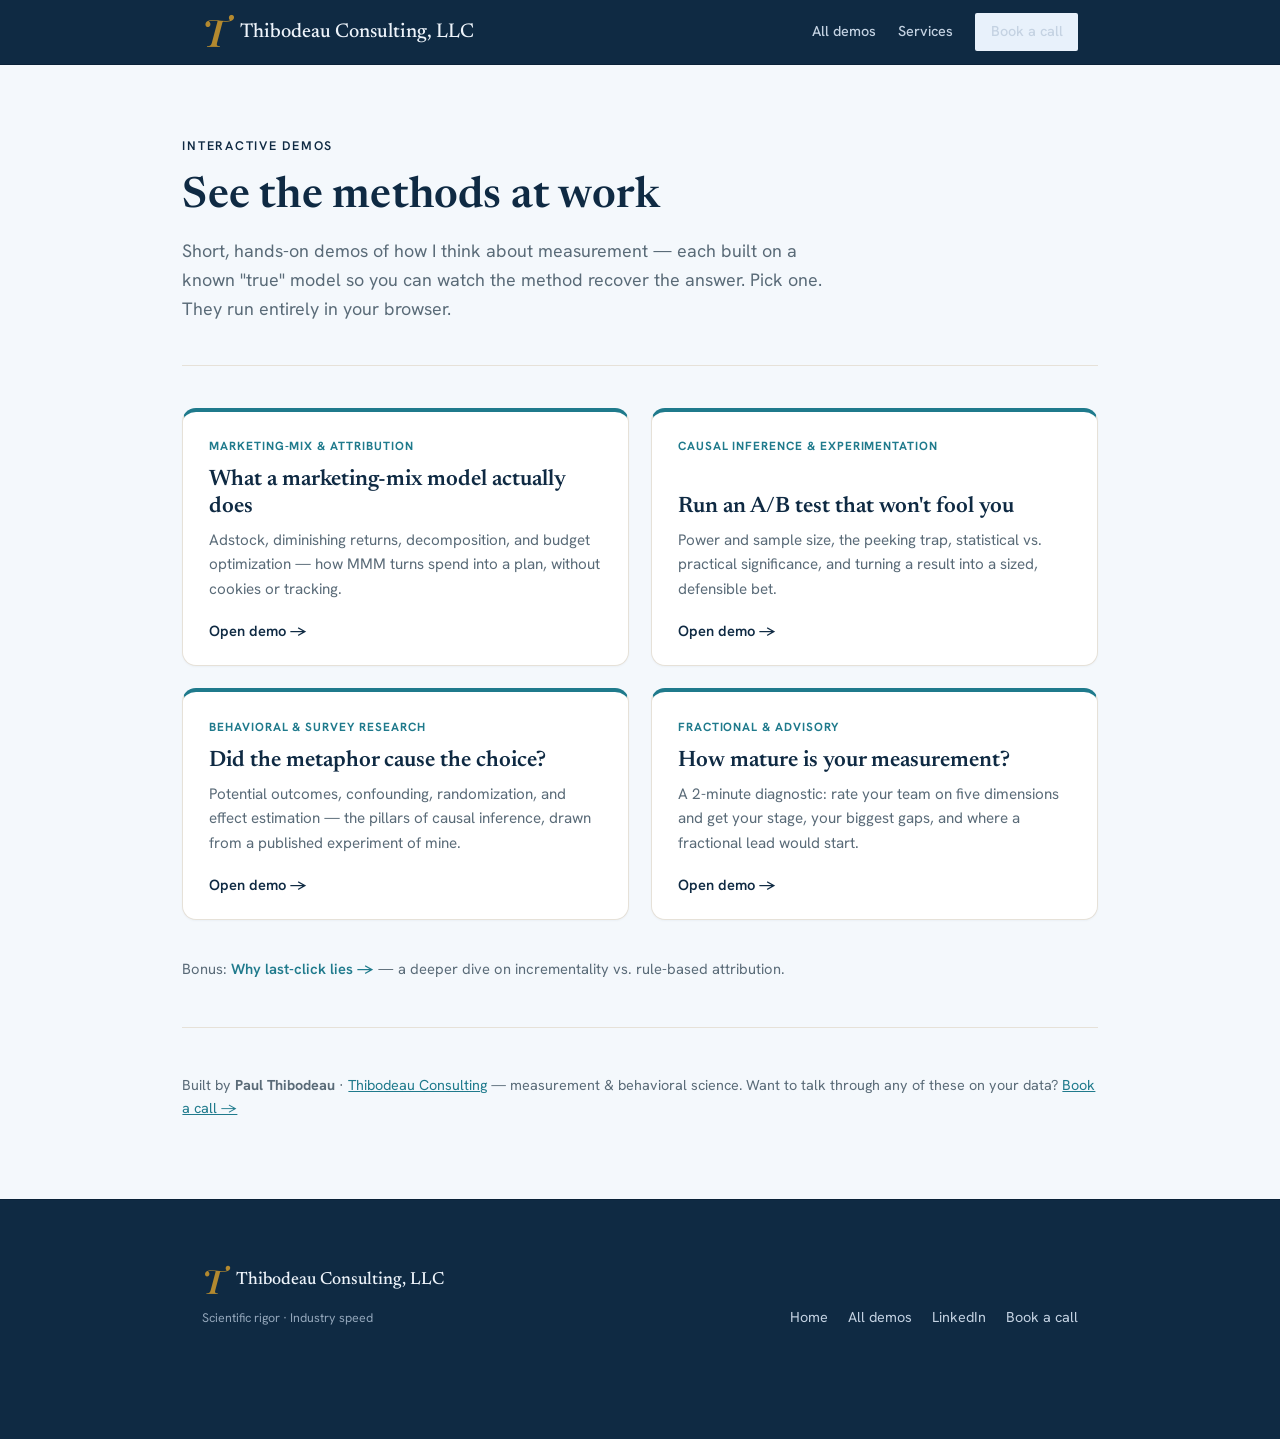
==== demos/index.html @ a89eab72 "Add T favicon + share metadata (title/OG/Twitter slogan: Scientific rigor, industry speed)" ====
<!doctype html>
<html lang="en">
<head>
<meta charset="utf-8">
<meta name="viewport" content="width=device-width, initial-scale=1">
<title>Interactive demos — Thibodeau Consulting</title>
<link rel="preconnect" href="https://fonts.googleapis.com">
<link rel="preconnect" href="https://fonts.gstatic.com" crossorigin>
<link href="https://fonts.googleapis.com/css2?family=Hanken+Grotesk:wght@400;500;600;700&family=Inter:wght@400;500;600;700&family=Newsreader:opsz,wght@6..72,400;6..72,500;6..72,600&display=swap" rel="stylesheet">
<style>
:root{
  --navy:#0F2A43; --teal:#1F7A8C; --accent:#B9822F; --bg:#FBFAF7;
  --ink:#1c2733; --muted:#5a6b78; --line:#e6e1d8; --card:#ffffff;
}
*{box-sizing:border-box}
body{margin:0;background:var(--bg);color:var(--ink);font-family:"Inter",-apple-system,BlinkMacSystemFont,"Segoe UI",sans-serif;line-height:1.6;font-size:16px;-webkit-font-smoothing:antialiased}
.wrap{max-width:960px;margin:0 auto;padding:0 1.4rem}
header.hero{padding:4.5rem 0 2.6rem;border-bottom:1px solid var(--line)}
.wordmark{font-family:"Newsreader",serif;font-weight:600;color:var(--navy);font-size:1.05rem;margin:0 0 2rem}
.eyebrow{font-size:.78rem;letter-spacing:.14em;text-transform:uppercase;color:var(--teal);font-weight:600;margin:0 0 1rem}
h1{font-family:"Newsreader",Georgia,serif;font-weight:600;font-size:2.7rem;line-height:1.12;color:var(--navy);margin:0 0 1rem;letter-spacing:.005em}
.lede{font-size:1.12rem;color:var(--muted);max-width:42rem;margin:0}
.grid{display:grid;grid-template-columns:1fr 1fr;gap:1.4rem;padding:2.6rem 0 1rem}
@media(max-width:720px){.grid{grid-template-columns:1fr}h1{font-size:2.1rem}}
.tile{display:flex;flex-direction:column;background:var(--card);border:1px solid var(--line);border-radius:14px;padding:1.6rem 1.6rem 1.4rem;text-decoration:none;color:inherit;box-shadow:0 1px 2px rgba(15,42,67,.04);transition:transform .12s ease, box-shadow .12s ease, border-color .12s ease;border-top:4px solid var(--teal)}
.tile:hover{transform:translateY(-3px);box-shadow:0 10px 26px rgba(15,42,67,.10);border-top-color:var(--accent)}
.tile .svc{font-size:.74rem;letter-spacing:.08em;text-transform:uppercase;color:var(--teal);font-weight:700;margin:0 0 .7rem}
.tile h2{font-family:"Newsreader",serif;font-weight:600;font-size:1.4rem;color:var(--navy);margin:0 0 .5rem;line-height:1.18}
.tile p{margin:0 0 1.1rem;color:var(--muted);font-size:.95rem;flex:1}
.tile .go{font-weight:600;color:var(--navy);font-size:.92rem}
.tile:hover .go{color:var(--accent)}
.bonus{padding:.4rem 0 2rem;color:var(--muted);font-size:.92rem}
.bonus a{color:var(--teal);font-weight:600;text-decoration:none}
footer{padding:2rem 0 4rem;color:var(--muted);font-size:.9rem;border-top:1px solid var(--line)}
footer a{color:var(--teal)}
</style>
<link rel="stylesheet" href="site.css">
<link rel="icon" type="image/svg+xml" href="../favicon.svg">
</head>
<body>
<header class="tc-header"><div class="tc-nav">
  <a href="../index.html" class="tc-wordmark"><span class="tmark">T</span><span class="wname">Thibodeau Consulting, LLC</span></a>
  <nav class="tc-navlinks">
    <a href="index.html" class="hideable">All demos</a>
    <a href="../index.html#work" class="hideable">Services</a>
    <a href="https://calendly.com/paul-thibodeau/30min" target="_blank" rel="noopener" class="tc-btn">Book a call</a>
  </nav>
</div></header>
<div class="wrap">
  <header class="hero">
    <p class="eyebrow">Interactive demos</p>
    <h1>See the methods at work</h1>
    <p class="lede">Short, hands-on demos of how I think about measurement — each built on a known "true" model so you can watch the method recover the answer. Pick one. They run entirely in your browser.</p>
  </header>

  <div class="grid">
    <a class="tile" href="mmm_demo.html">
      <p class="svc">Marketing-mix &amp; attribution</p>
      <h2>What a marketing-mix model actually does</h2>
      <p>Adstock, diminishing returns, decomposition, and budget optimization — how MMM turns spend into a plan, without cookies or tracking.</p>
      <span class="go">Open demo →</span>
    </a>
    <a class="tile" href="experimentation_demo.html">
      <p class="svc">Causal inference &amp; experimentation</p>
      <h2>Run an A/B test that won't fool you</h2>
      <p>Power and sample size, the peeking trap, statistical vs. practical significance, and turning a result into a sized, defensible bet.</p>
      <span class="go">Open demo →</span>
    </a>
    <a class="tile" href="behavioral_survey_demo.html">
      <p class="svc">Behavioral &amp; survey research</p>
      <h2>Did the metaphor cause the choice?</h2>
      <p>Potential outcomes, confounding, randomization, and effect estimation — the pillars of causal inference, drawn from a published experiment of mine.</p>
      <span class="go">Open demo →</span>
    </a>
    <a class="tile" href="maturity_demo.html">
      <p class="svc">Fractional &amp; advisory</p>
      <h2>How mature is your measurement?</h2>
      <p>A 2-minute diagnostic: rate your team on five dimensions and get your stage, your biggest gaps, and where a fractional lead would start.</p>
      <span class="go">Open demo →</span>
    </a>
  </div>

  <p class="bonus">Bonus: <a href="attribution_demo.html">Why last-click lies →</a> — a deeper dive on incrementality vs. rule-based attribution.</p>

  <footer>
    <p>Built by <strong>Paul Thibodeau</strong> · <a href="https://calendly.com/paul-thibodeau/30min">Thibodeau Consulting</a> — measurement &amp; behavioral science. Want to talk through any of these on your data? <a href="https://calendly.com/paul-thibodeau/30min">Book a call →</a></p>
  </footer>
</div>

<footer class="tc-footer"><div class="tc-foot">
  <div><a href="../index.html" class="tc-wordmark"><span class="tmark">T</span><span class="wname">Thibodeau Consulting, LLC</span></a><div class="tc-fine">Scientific rigor · Industry speed</div></div>
  <nav class="tc-links">
    <a href="../index.html">Home</a>
    <a href="index.html">All demos</a>
    <a href="https://www.linkedin.com/in/paulhthibodeau/" target="_blank" rel="noopener">LinkedIn</a>
    <a href="https://calendly.com/paul-thibodeau/30min" target="_blank" rel="noopener">Book a call</a>
  </nav>
</div></footer>
</body>
</html>
---- demos/site.css ----
@import url('https://fonts.googleapis.com/css2?family=Playfair+Display:ital,wght@0,600;0,700;1,500;1,600&display=swap');
/* Shared chrome so the demos match the main Thibodeau Consulting site.
   Loaded AFTER each demo's inline <style>, so these win for body font + bg. */
body{font-family:'Hanken Grotesk',-apple-system,BlinkMacSystemFont,'Segoe UI',sans-serif !important;}
:root{ --bg:#f4f8fc; }

/* sticky navy header (matches main site) */
.tc-header{position:sticky;top:0;z-index:60;background:#0F2A43;border-bottom:1px solid #0a2138}
.tc-nav{max-width:920px;margin:0 auto;padding:0 1.4rem;height:64px;display:flex;align-items:center;justify-content:space-between;gap:16px}
.tc-wordmark{font-family:'Newsreader',Georgia,serif;font-weight:500;font-size:1.25rem;color:#eef4fb;text-decoration:none;white-space:nowrap}
.tc-navlinks{display:flex;align-items:center;gap:22px}
.tc-navlinks a{font-size:.9rem;font-weight:500;color:#c4d2e2;text-decoration:none}
.tc-navlinks a:hover{color:#fff}
.tc-btn{background:#e8f1fb;color:#0F2A43;font-weight:600;font-size:.85rem;padding:.5em 1.05em;border-radius:2px;text-decoration:none}
.tc-btn:hover{background:#fff}
@media(max-width:600px){.tc-navlinks a.hideable{display:none}}

/* navy footer (matches main site) */
.tc-footer{background:#0F2A43;border-top:1px solid #0a2138}
.tc-foot{max-width:920px;margin:0 auto;padding:34px 1.4rem 46px;display:flex;justify-content:space-between;align-items:flex-end;gap:20px;flex-wrap:wrap}
.tc-foot .tc-wordmark{font-size:1.1rem}
.tc-fine{font-size:.78rem;color:#93a6ba;margin-top:8px}
.tc-links{display:flex;gap:20px;font-size:.9rem;flex-wrap:wrap}
.tc-links a{color:#c4d2e2;text-decoration:none}
.tc-links a:hover{color:#fff}

/* mobile sizing fixes */
@media(max-width:600px){
  .tc-nav{padding:0 18px;height:58px}
  .tc-wordmark{font-size:1.02rem}
  .tc-foot{padding:28px 18px 36px}
}

/* a11y + consistency: navy eyebrow to match main site, visible focus */
.eyebrow{color:#0F2A43}
a:focus-visible,button:focus-visible,input[type=range]:focus-visible{outline:2px solid #275f9e;outline-offset:3px}

  /* T monogram logo */
  .wordmark,.tc-wordmark{display:inline-flex;align-items:center;gap:.5em}
  .tmark{font-family:'Playfair Display',Georgia,serif;font-style:italic;font-weight:600;font-size:1.9em;line-height:.85;color:#b3892f;flex:none;display:inline-block;margin-right:.04em}
  @media(max-width:600px){header .wname,.tc-header .wname{display:none}}
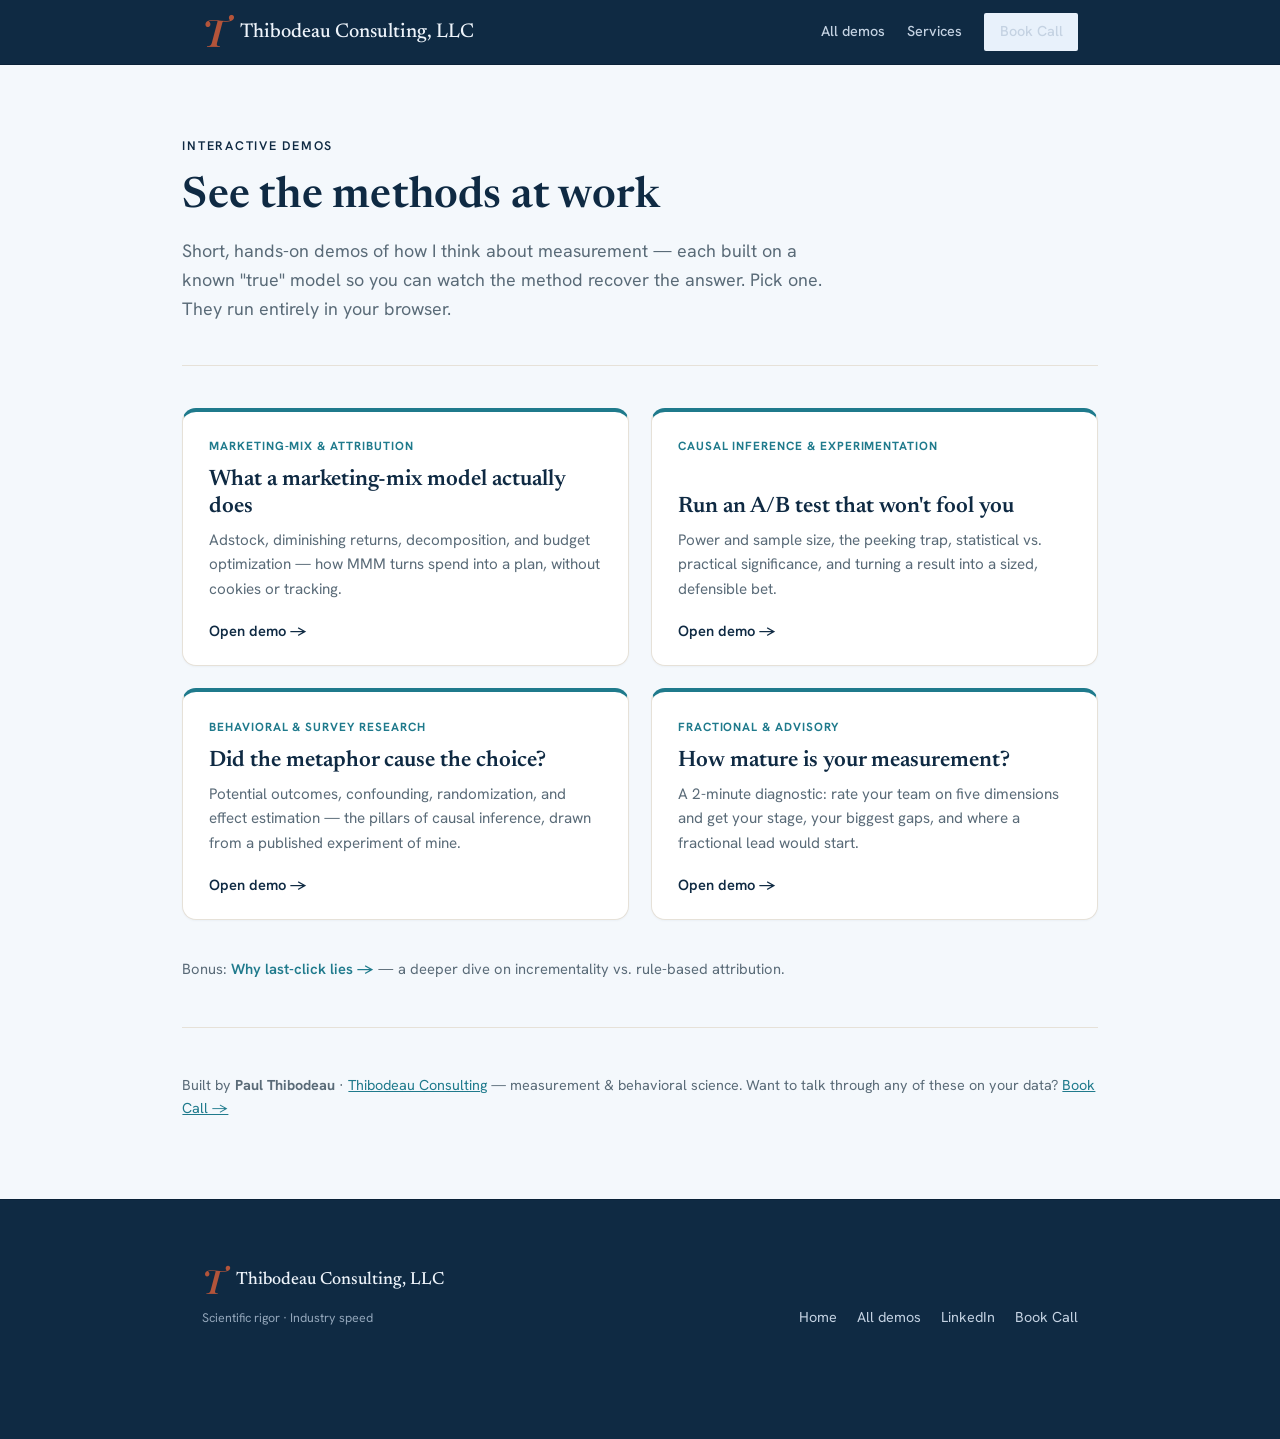
==== commit 0f83c30c: "CTA labels: header/footer -> 'Book Call'; primary -> 'Book 30-min call'" ====
--- a/demos/index.html
+++ b/demos/index.html
@@ -43,7 +43,7 @@
   <nav class="tc-navlinks">
     <a href="index.html" class="hideable">All demos</a>
     <a href="../index.html#work" class="hideable">Services</a>
-    <a href="https://calendly.com/paul-thibodeau/30min" target="_blank" rel="noopener" class="tc-btn">Book a call</a>
+    <a href="https://calendly.com/paul-thibodeau/30min" target="_blank" rel="noopener" class="tc-btn">Book Call</a>
   </nav>
 </div></header>
 <div class="wrap">
@@ -83,7 +83,7 @@
   <p class="bonus">Bonus: <a href="attribution_demo.html">Why last-click lies →</a> — a deeper dive on incrementality vs. rule-based attribution.</p>
 
   <footer>
-    <p>Built by <strong>Paul Thibodeau</strong> · <a href="https://calendly.com/paul-thibodeau/30min">Thibodeau Consulting</a> — measurement &amp; behavioral science. Want to talk through any of these on your data? <a href="https://calendly.com/paul-thibodeau/30min">Book a call →</a></p>
+    <p>Built by <strong>Paul Thibodeau</strong> · <a href="https://calendly.com/paul-thibodeau/30min">Thibodeau Consulting</a> — measurement &amp; behavioral science. Want to talk through any of these on your data? <a href="https://calendly.com/paul-thibodeau/30min">Book Call →</a></p>
   </footer>
 </div>
 
@@ -93,7 +93,7 @@
     <a href="../index.html">Home</a>
     <a href="index.html">All demos</a>
     <a href="https://www.linkedin.com/in/paulhthibodeau/" target="_blank" rel="noopener">LinkedIn</a>
-    <a href="https://calendly.com/paul-thibodeau/30min" target="_blank" rel="noopener">Book a call</a>
+    <a href="https://calendly.com/paul-thibodeau/30min" target="_blank" rel="noopener">Book Call</a>
   </nav>
 </div></footer>
 </body>
--- a/demos/site.css
+++ b/demos/site.css
@@ -37,5 +37,43 @@
 
   /* T monogram logo */
   .wordmark,.tc-wordmark{display:inline-flex;align-items:center;gap:.5em}
-  .tmark{font-family:'Playfair Display',Georgia,serif;font-style:italic;font-weight:600;font-size:1.9em;line-height:.85;color:#b3892f;flex:none;display:inline-block;margin-right:.04em}
+  .tmark{font-family:'Playfair Display',Georgia,serif;font-style:italic;font-weight:600;font-size:1.9em;line-height:.85;color:#b3543a;flex:none;display:inline-block;margin-right:.04em}
   @media(max-width:600px){header .wname,.tc-header .wname{display:none}}
+
+/* "Work together" engagement panel */
+.engage{padding:6px 0 30px;background:#f4f8fc}
+.engage-inner{max-width:920px;margin:0 auto;padding:0 1.4rem}
+.engage-card{background:#fff;border:1px solid #e1d8c4;border-top:3px solid #275f9e;border-radius:10px;padding:1.7rem 1.7rem 1.5rem;box-shadow:0 1px 2px rgba(15,42,67,.05)}
+.engage-card h2{font-family:'Newsreader',Georgia,serif;font-weight:600;font-size:1.5rem;color:#0F2A43;margin:0 0 .2rem;letter-spacing:-.01em}
+.engage-sub{color:#5a6b78;font-size:.95rem;margin:0 0 1.3rem}
+.engage-cols{display:grid;grid-template-columns:1fr 1fr;gap:1.3rem 2.2rem}
+.engage-col h3{font-size:.72rem;letter-spacing:.09em;text-transform:uppercase;color:#275f9e;font-weight:700;margin:0 0 .6rem}
+.engage-col ul,.engage-col ol{margin:0;padding-left:1.15rem}
+.engage-col li{font-size:.95rem;color:#1c2733;margin:.35rem 0;line-height:1.5}
+.engage-cta{display:inline-block;margin-top:1.4rem;background:#275f9e;color:#fff;font-weight:600;font-size:.92rem;padding:.62rem 1.15rem;border-radius:3px;text-decoration:none}
+.engage-cta:hover{background:#0F2A43}
+@media(max-width:640px){.engage-cols{grid-template-columns:1fr;gap:1.1rem}}
+
+/* "How we'd work together" process + deliverables (from designer) */
+.howwe{padding:14px 0 6px}
+.howwe .eyebrow{display:block}
+.howwe h2{font-family:'Newsreader',Georgia,serif;font-weight:600;font-size:1.9rem;color:#0F2A43;letter-spacing:-.01em;margin:.5rem 0 1.5rem;line-height:1.1}
+.howwe-steps{display:grid;grid-template-columns:repeat(4,1fr);gap:1.6rem;border-top:1px solid #d8d3c8;padding-top:1.4rem}
+.howwe-step .n{font-family:'Newsreader',Georgia,serif;font-size:1.05rem;color:#9aa6af}
+.howwe-step h3{font-family:'Newsreader',Georgia,serif;font-weight:600;font-size:1.18rem;color:#0F2A43;margin:.45rem 0 .5rem;letter-spacing:-.01em}
+.howwe-step p{font-size:.92rem;color:#5a6b78;margin:0;line-height:1.55}
+.howwe-optional{margin-top:1.5rem;background:#eef3f8;border:1px solid #dbe4ee;border-radius:10px;padding:1.1rem 1.3rem;display:flex;gap:1.1rem;align-items:flex-start}
+.howwe-optional .n{font-family:'Newsreader',Georgia,serif;font-size:1.05rem;color:#9aa6af;flex:none}
+.howwe-optional .body h3{font-family:'Newsreader',Georgia,serif;font-weight:600;font-size:1.08rem;color:#0F2A43;margin:0 0 .3rem;display:flex;align-items:center;gap:.55rem}
+.howwe-optional .tag{font-family:'Hanken Grotesk',sans-serif;font-size:.6rem;font-weight:700;letter-spacing:.1em;text-transform:uppercase;color:#155e6b;background:#dbeef2;border-radius:3px;padding:.2em .5em}
+.howwe-optional p{font-size:.9rem;color:#5a6b78;margin:0;line-height:1.5}
+.walkaway{margin-top:1.5rem;background:#fff;border:1px solid #e1d8c4;border-radius:10px;padding:1.3rem 1.5rem}
+.walkaway h3{font-size:.72rem;letter-spacing:.09em;text-transform:uppercase;color:#275f9e;font-weight:700;margin:0 0 .9rem}
+.walkaway ul{list-style:none;margin:0;padding:0;display:grid;grid-template-columns:1fr 1fr;gap:.55rem 1.6rem}
+.walkaway li{font-size:.95rem;color:#1c2733;display:flex;gap:.55rem;align-items:flex-start}
+.walkaway li::before{content:"\2713";color:#1F7A8C;font-weight:700;flex:none}
+.walkaway .typ{margin:1rem 0 0;font-size:.86rem;color:#5a6b78;font-style:italic}
+.howwe-seemethod{margin-top:2rem;border-top:1px solid #d8d3c8;padding-top:1.3rem}
+.howwe-seemethod p{font-size:1.02rem;color:#5a6b78;margin:.5rem 0 0;max-width:44rem;line-height:1.55}
+@media(max-width:760px){.howwe-steps{grid-template-columns:1fr 1fr;gap:1.3rem}.walkaway ul{grid-template-columns:1fr}}
+@media(max-width:460px){.howwe-steps{grid-template-columns:1fr}}
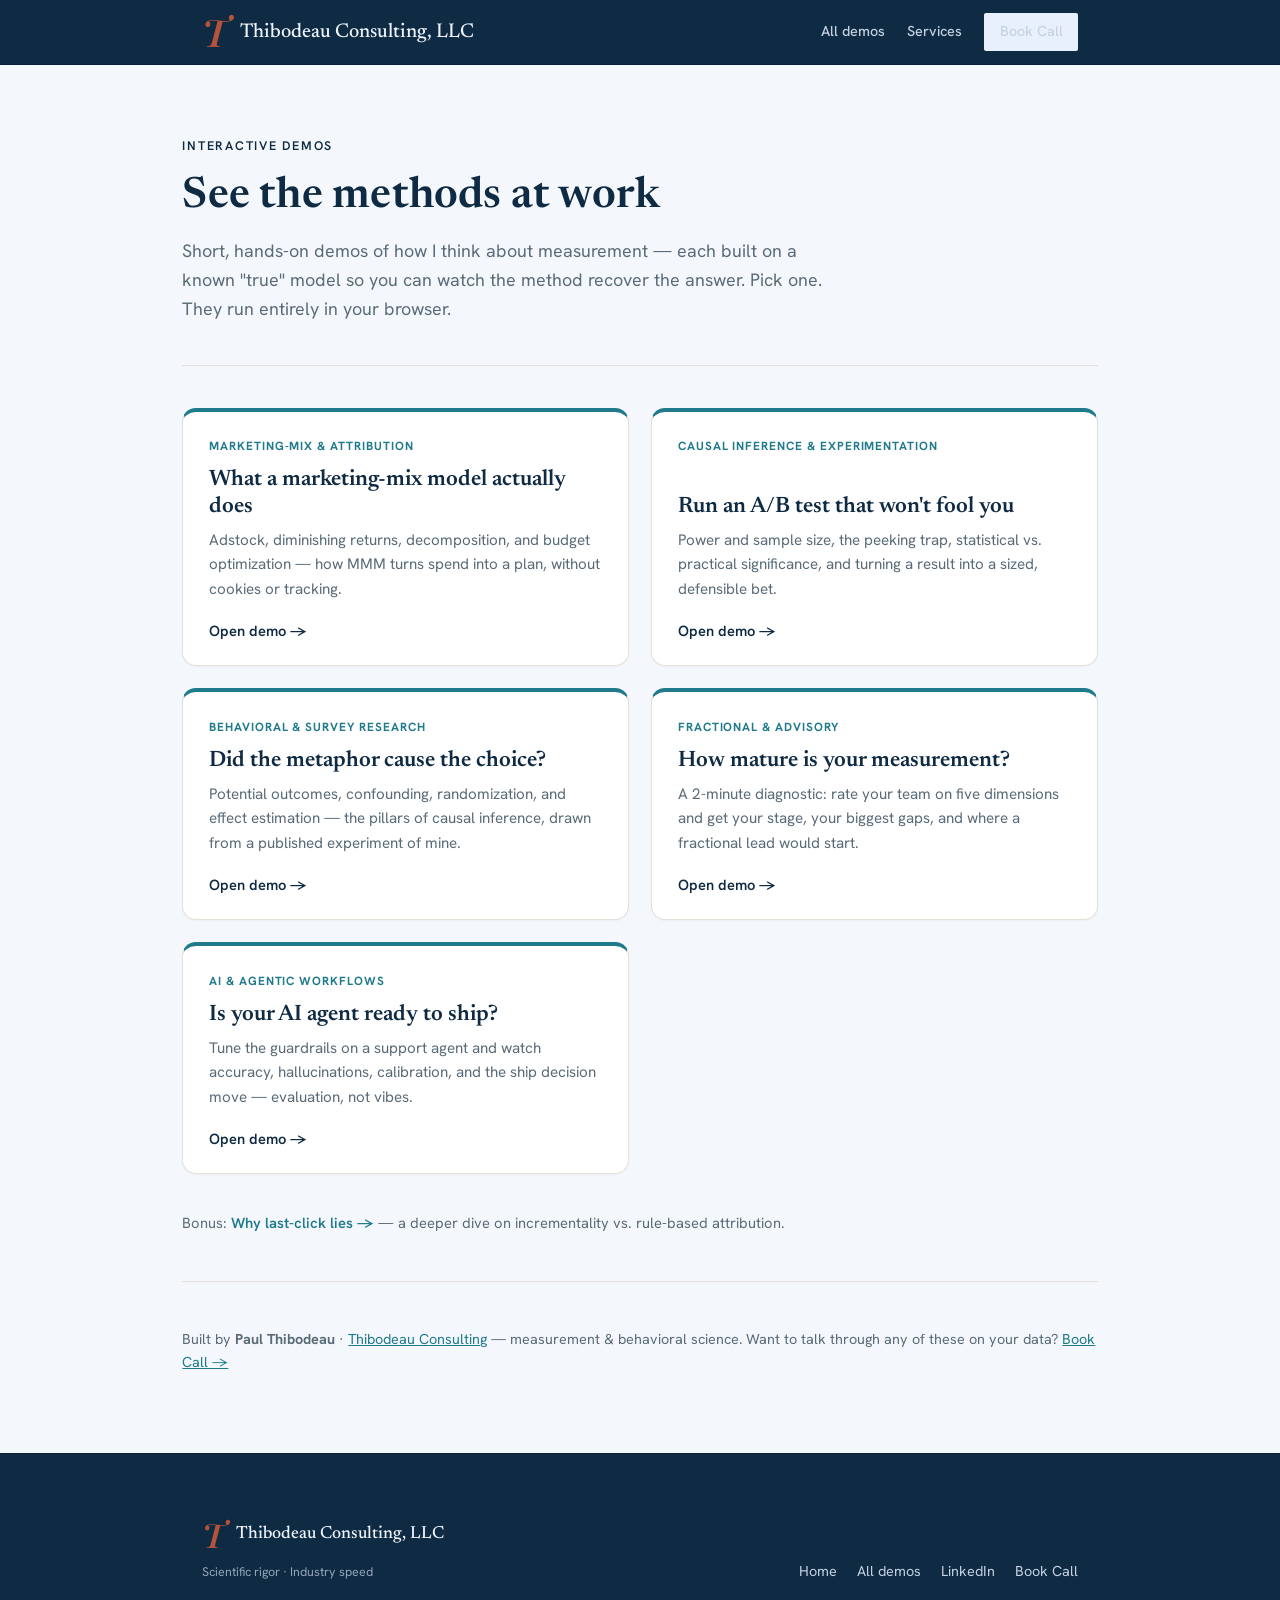
==== commit ab488ee3: "Add AI & agentic workflows demo (agent eval harness); link from service card + gallery" ====
--- a/demos/index.html
+++ b/demos/index.html
@@ -78,6 +78,12 @@
       <p>A 2-minute diagnostic: rate your team on five dimensions and get your stage, your biggest gaps, and where a fractional lead would start.</p>
       <span class="go">Open demo →</span>
     </a>
+    <a class="tile" href="agentic_eval_demo.html">
+      <p class="svc">AI &amp; agentic workflows</p>
+      <h2>Is your AI agent ready to ship?</h2>
+      <p>Tune the guardrails on a support agent and watch accuracy, hallucinations, calibration, and the ship decision move — evaluation, not vibes.</p>
+      <span class="go">Open demo →</span>
+    </a>
   </div>
 
   <p class="bonus">Bonus: <a href="attribution_demo.html">Why last-click lies →</a> — a deeper dive on incrementality vs. rule-based attribution.</p>
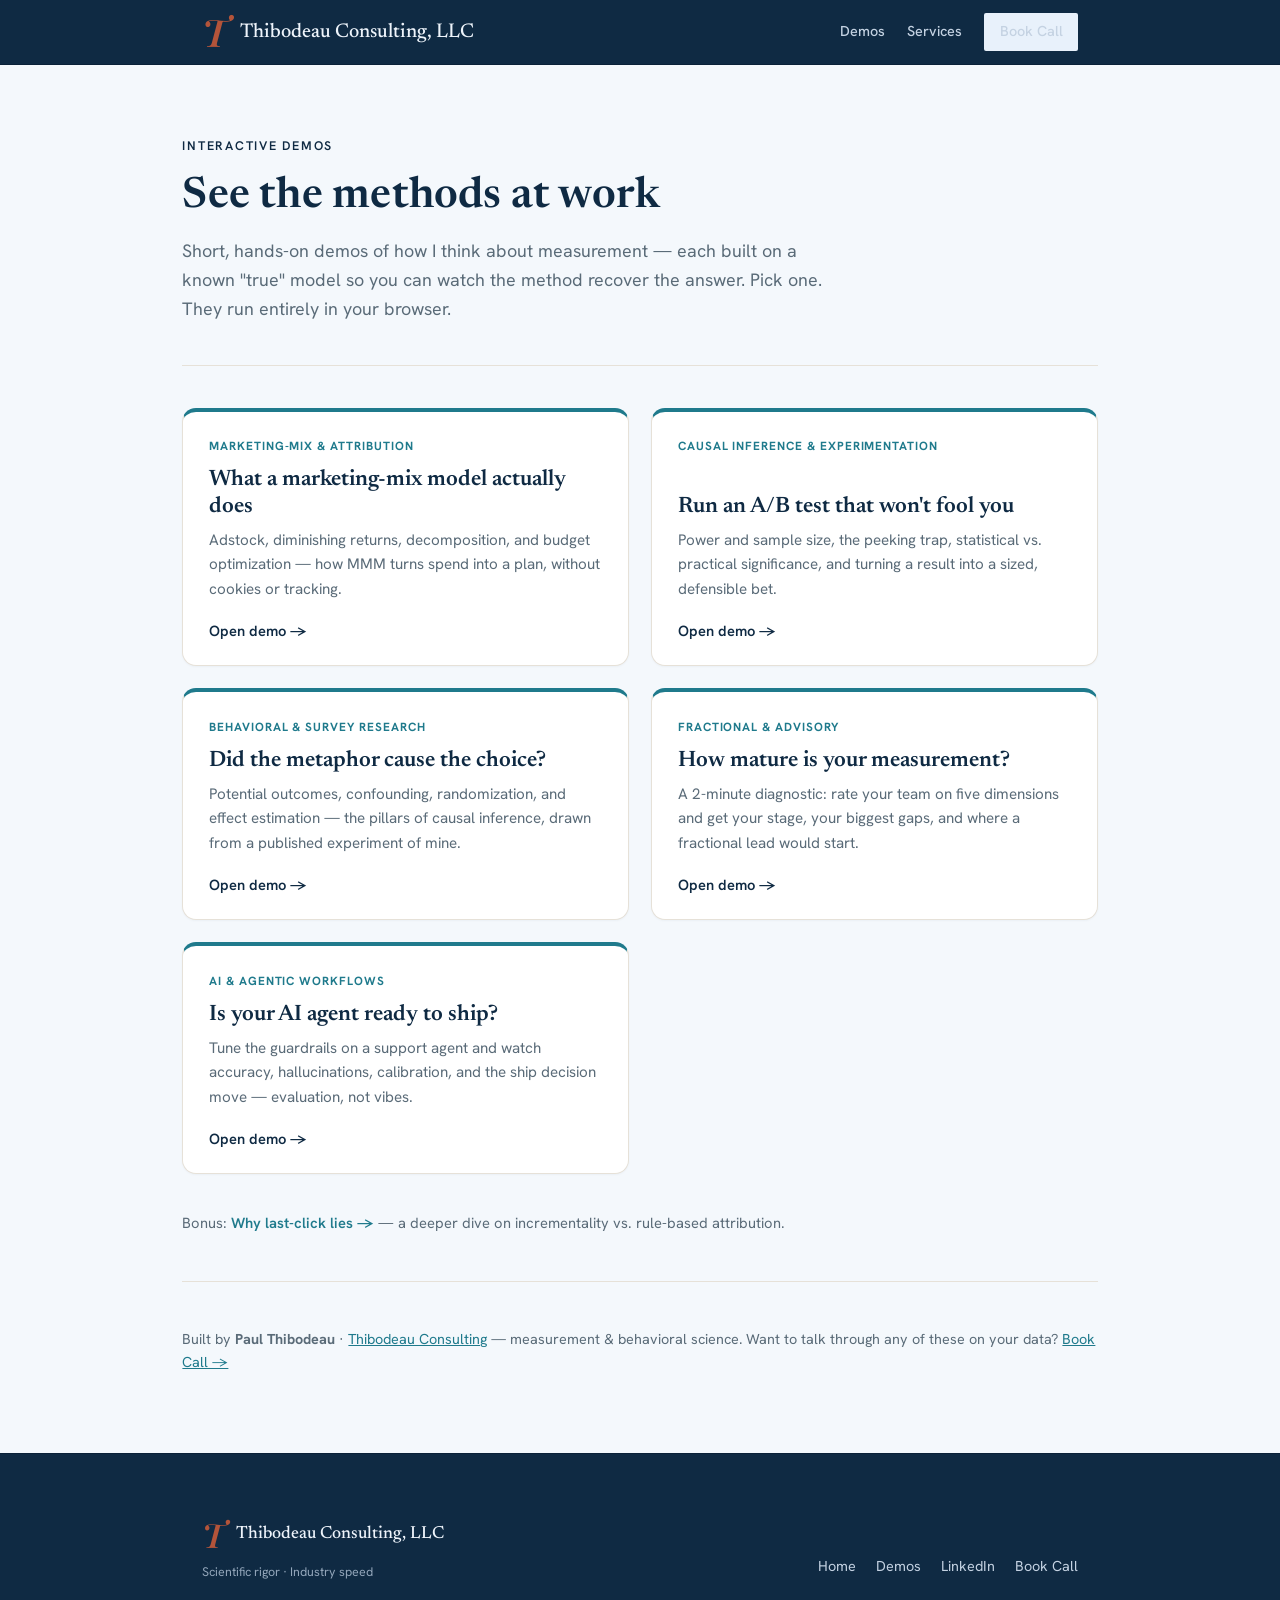
==== commit 22211940: "Nav: 'All demos' -> 'Demos' across demo pages" ====
--- a/demos/index.html
+++ b/demos/index.html
@@ -41,7 +41,7 @@
 <header class="tc-header"><div class="tc-nav">
   <a href="../index.html" class="tc-wordmark"><span class="tmark">T</span><span class="wname">Thibodeau Consulting, LLC</span></a>
   <nav class="tc-navlinks">
-    <a href="index.html" class="hideable">All demos</a>
+    <a href="index.html" class="hideable">Demos</a>
     <a href="../index.html#work" class="hideable">Services</a>
     <a href="https://calendly.com/paul-thibodeau/30min" target="_blank" rel="noopener" class="tc-btn">Book Call</a>
   </nav>
@@ -97,7 +97,7 @@
   <div><a href="../index.html" class="tc-wordmark"><span class="tmark">T</span><span class="wname">Thibodeau Consulting, LLC</span></a><div class="tc-fine">Scientific rigor · Industry speed</div></div>
   <nav class="tc-links">
     <a href="../index.html">Home</a>
-    <a href="index.html">All demos</a>
+    <a href="index.html">Demos</a>
     <a href="https://www.linkedin.com/in/paulhthibodeau/" target="_blank" rel="noopener">LinkedIn</a>
     <a href="https://calendly.com/paul-thibodeau/30min" target="_blank" rel="noopener">Book Call</a>
   </nav>
--- a/demos/site.css
+++ b/demos/site.css
@@ -21,7 +21,7 @@
 .tc-foot .tc-wordmark{font-size:1.1rem}
 .tc-fine{font-size:.78rem;color:#93a6ba;margin-top:8px}
 .tc-links{display:flex;gap:20px;font-size:.9rem;flex-wrap:wrap}
-.tc-links a{color:#c4d2e2;text-decoration:none}
+.tc-links a{color:#c4d2e2;text-decoration:none;padding:.3rem 0}
 .tc-links a:hover{color:#fff}
 
 /* mobile sizing fixes */
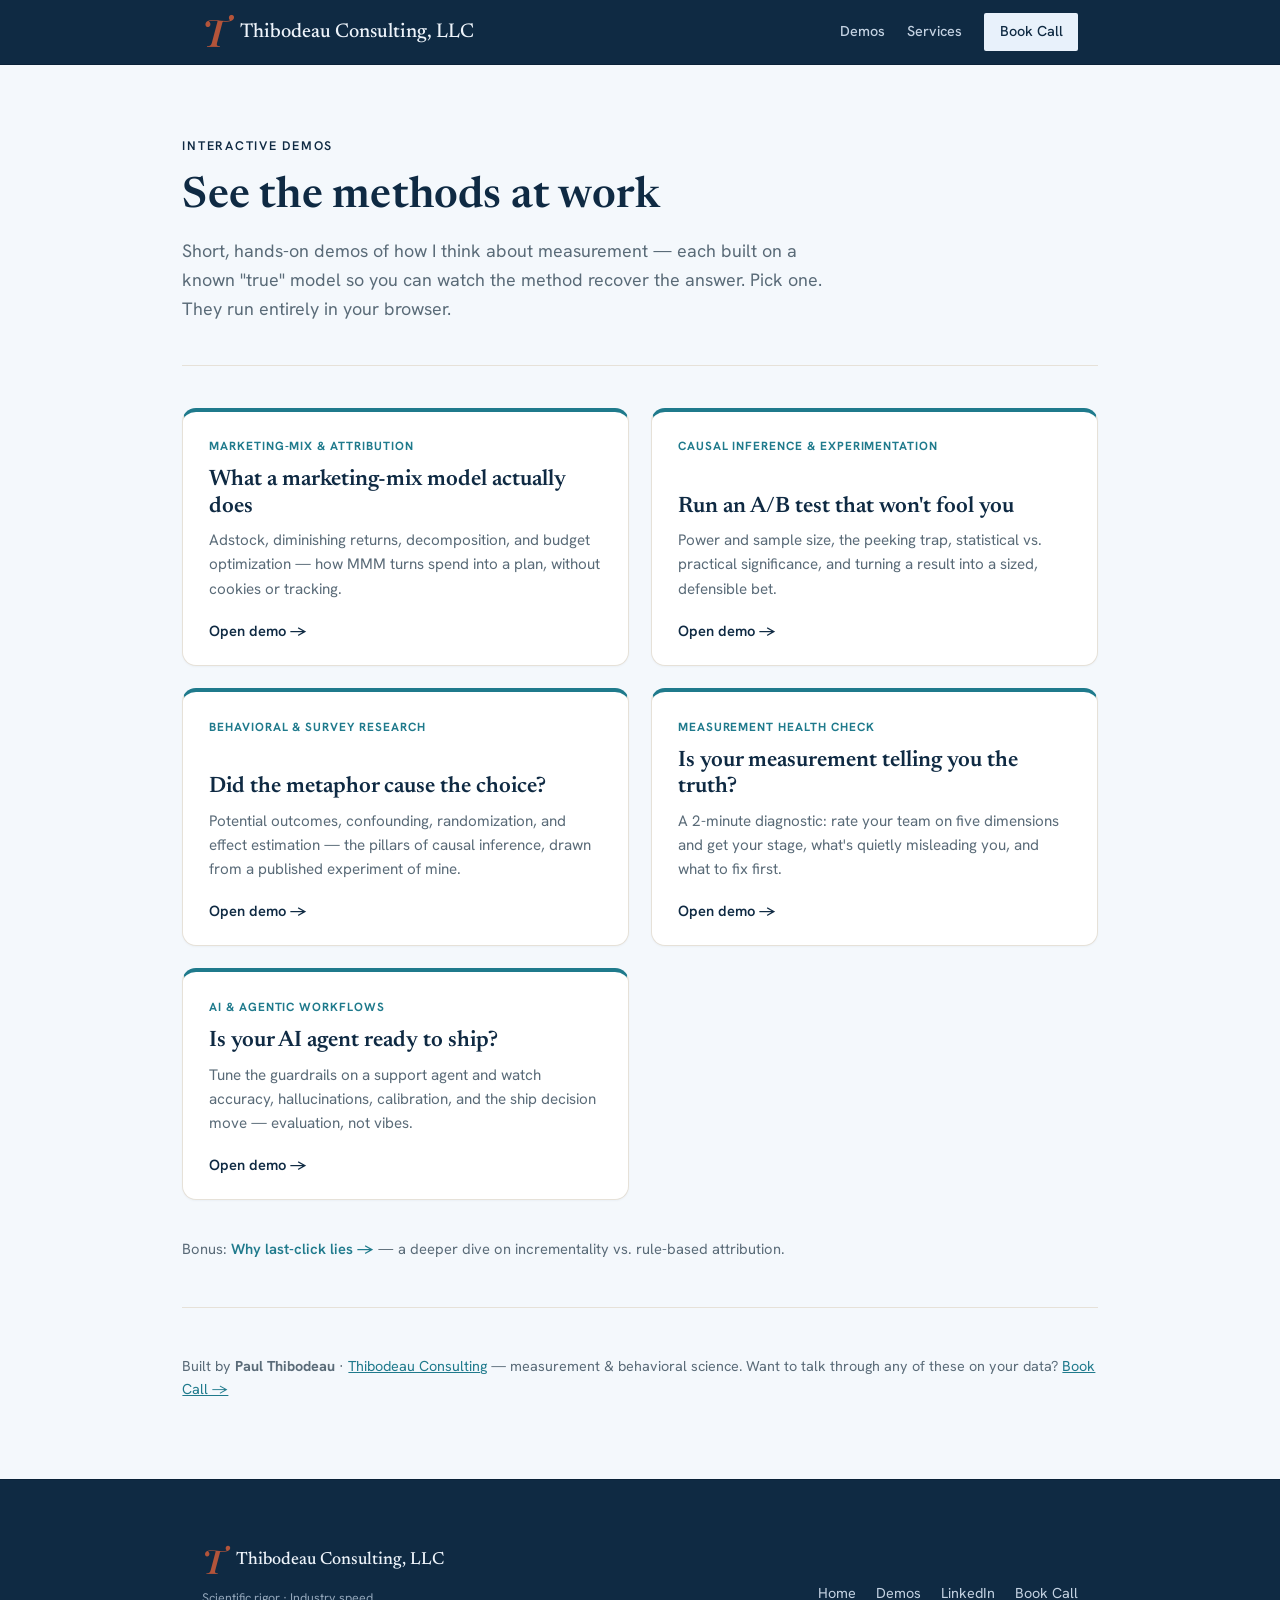
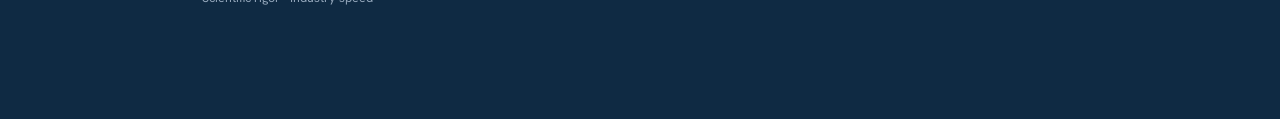
==== commit 55fd5d33: "Measurement Health Check: rebrand maturity diagnostic as health_check.html; audit card now Explore -" ====
--- a/demos/index.html
+++ b/demos/index.html
@@ -72,10 +72,10 @@
       <p>Potential outcomes, confounding, randomization, and effect estimation — the pillars of causal inference, drawn from a published experiment of mine.</p>
       <span class="go">Open demo →</span>
     </a>
-    <a class="tile" href="maturity_demo.html">
-      <p class="svc">Fractional &amp; advisory</p>
-      <h2>How mature is your measurement?</h2>
-      <p>A 2-minute diagnostic: rate your team on five dimensions and get your stage, your biggest gaps, and where a fractional lead would start.</p>
+    <a class="tile" href="health_check.html">
+      <p class="svc">Measurement Health Check</p>
+      <h2>Is your measurement telling you the truth?</h2>
+      <p>A 2-minute diagnostic: rate your team on five dimensions and get your stage, what's quietly misleading you, and what to fix first.</p>
       <span class="go">Open demo →</span>
     </a>
     <a class="tile" href="agentic_eval_demo.html">
--- a/demos/site.css
+++ b/demos/site.css
@@ -13,6 +13,8 @@
 .tc-navlinks a:hover{color:#fff}
 .tc-btn{background:#e8f1fb;color:#0F2A43;font-weight:600;font-size:.85rem;padding:.5em 1.05em;border-radius:2px;text-decoration:none}
 .tc-btn:hover{background:#fff}
+/* tc-btn lives inside .tc-navlinks, whose link color (#c4d2e2) is more specific — pin navy text in both states */
+.tc-navlinks a.tc-btn,.tc-navlinks a.tc-btn:hover{color:#0F2A43}
 @media(max-width:600px){.tc-navlinks a.hideable{display:none}}
 
 /* navy footer (matches main site) */
@@ -40,6 +42,11 @@
   .tmark{font-family:'Playfair Display',Georgia,serif;font-style:italic;font-weight:600;font-size:1.9em;line-height:.85;color:#b3543a;flex:none;display:inline-block;margin-right:.04em}
   @media(max-width:600px){header .wname,.tc-header .wname{display:none}}
 
+/* full-width alternating panels for demo pages (match the main site) */
+.band{background:#f4f8fc}
+.band-alt{background:#e4ecf5;border-top:3px solid #0F2A43;border-bottom:3px solid #0F2A43}
+.band header.hero{border-bottom:none}
+
 /* "Work together" engagement panel */
 .engage{padding:6px 0 30px;background:#f4f8fc}
 .engage-inner{max-width:920px;margin:0 auto;padding:0 1.4rem}
@@ -52,6 +59,10 @@
 .engage-col li{font-size:.95rem;color:#1c2733;margin:.35rem 0;line-height:1.5}
 .engage-cta{display:inline-block;margin-top:1.4rem;background:#275f9e;color:#fff;font-weight:600;font-size:.92rem;padding:.62rem 1.15rem;border-radius:3px;text-decoration:none}
 .engage-cta:hover{background:#0F2A43}
+
+/* canonical action button (Book Call CTAs + interactive controls) — matches engage-cta + main-site primary */
+.btn{display:inline-block;border:1px solid #275f9e;background:#275f9e;color:#fff;font:inherit;font-weight:600;font-size:.92rem;padding:.62rem 1.15rem;border-radius:3px;cursor:pointer;text-decoration:none;transition:background .18s ease,border-color .18s ease}
+.btn:hover{background:#0F2A43;border-color:#0F2A43}
 @media(max-width:640px){.engage-cols{grid-template-columns:1fr;gap:1.1rem}}
 
 /* "How we'd work together" process + deliverables (from designer) */
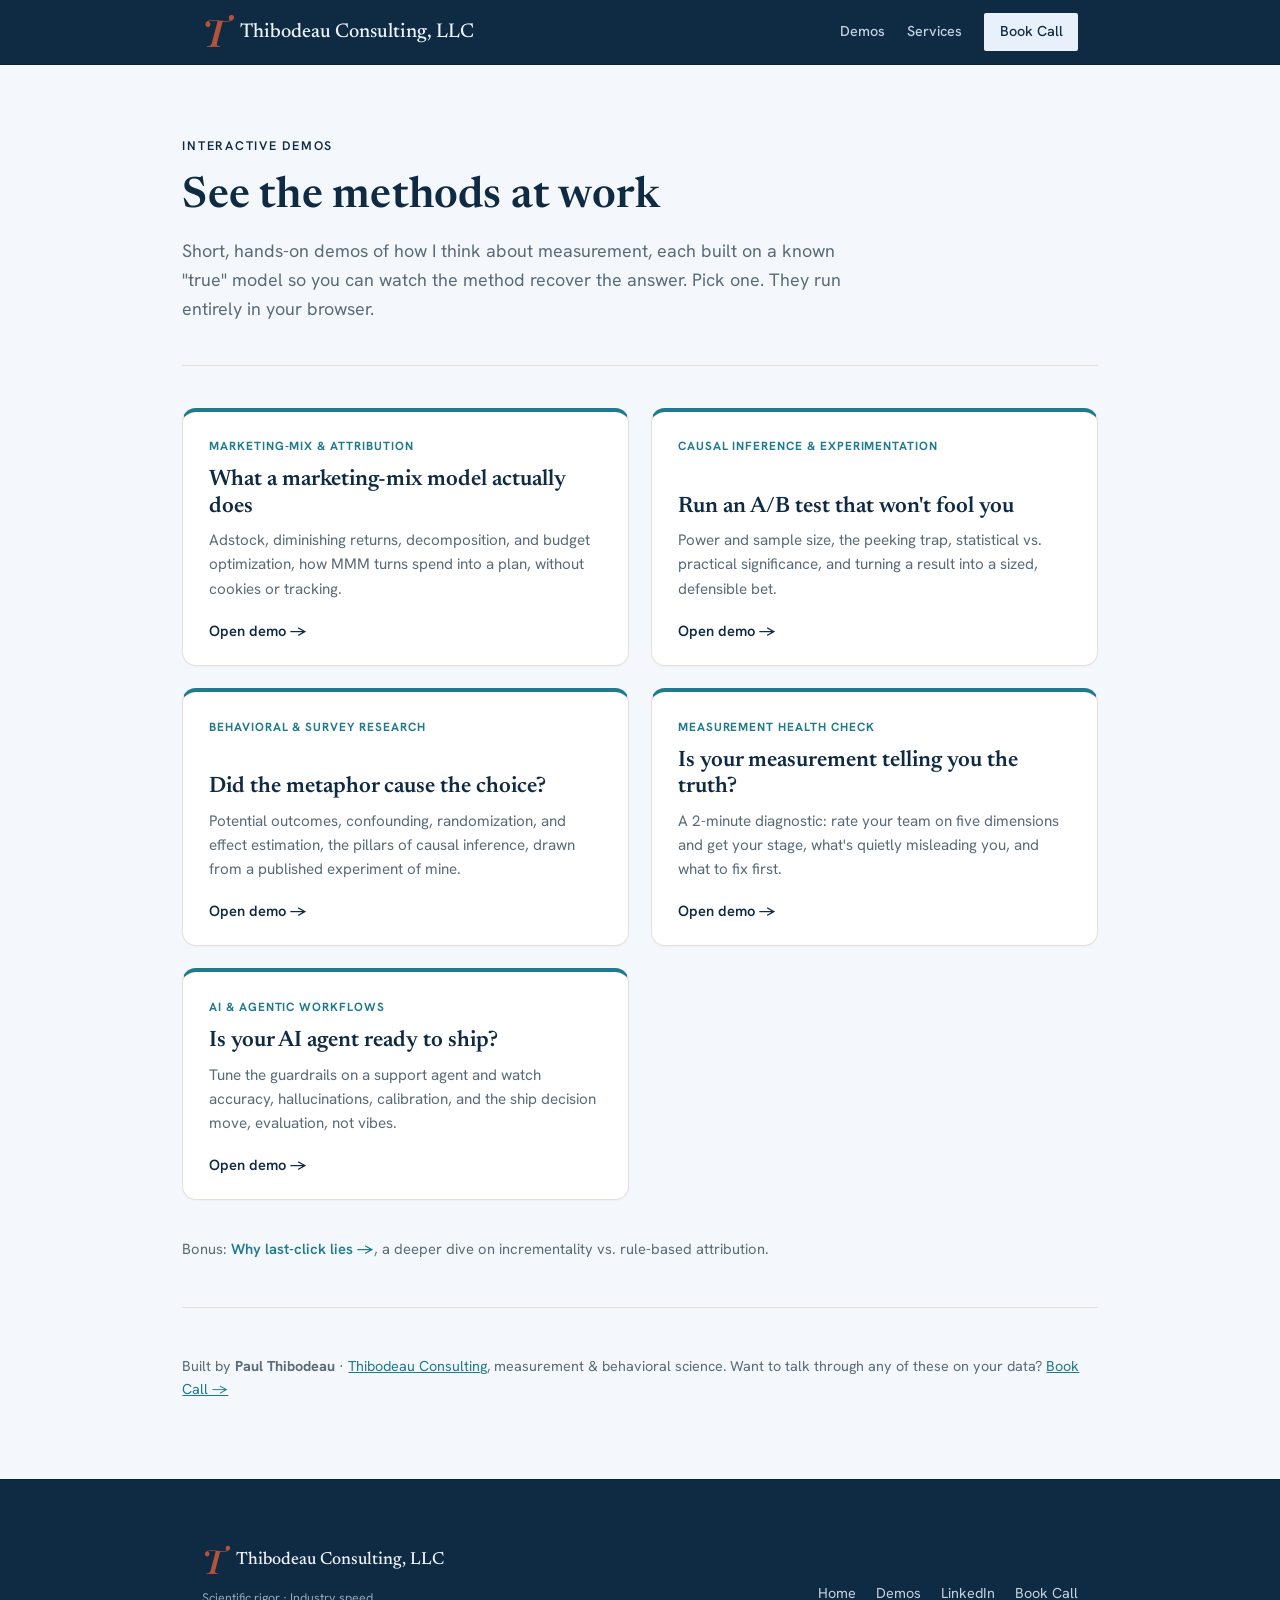
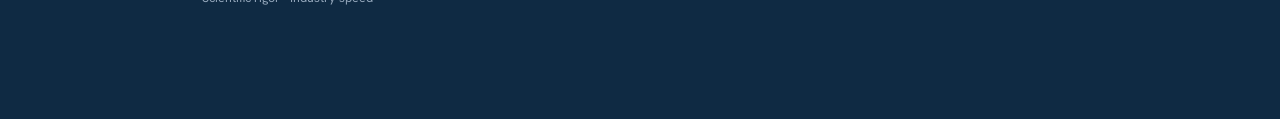
==== commit 6912b9a1: "Cards: topic-at-top next to number, remove Health Check card; demo titles = card questions; drop 'In" ====
--- a/demos/index.html
+++ b/demos/index.html
@@ -3,7 +3,7 @@
 <head>
 <meta charset="utf-8">
 <meta name="viewport" content="width=device-width, initial-scale=1">
-<title>Interactive demos — Thibodeau Consulting</title>
+<title>Demos · Thibodeau Consulting</title>
 <link rel="preconnect" href="https://fonts.googleapis.com">
 <link rel="preconnect" href="https://fonts.gstatic.com" crossorigin>
 <link href="https://fonts.googleapis.com/css2?family=Hanken+Grotesk:wght@400;500;600;700&family=Inter:wght@400;500;600;700&family=Newsreader:opsz,wght@6..72,400;6..72,500;6..72,600&display=swap" rel="stylesheet">
@@ -50,14 +50,14 @@
   <header class="hero">
     <p class="eyebrow">Interactive demos</p>
     <h1>See the methods at work</h1>
-    <p class="lede">Short, hands-on demos of how I think about measurement — each built on a known "true" model so you can watch the method recover the answer. Pick one. They run entirely in your browser.</p>
+    <p class="lede">Short, hands-on demos of how I think about measurement, each built on a known "true" model so you can watch the method recover the answer. Pick one. They run entirely in your browser.</p>
   </header>
 
   <div class="grid">
     <a class="tile" href="mmm_demo.html">
       <p class="svc">Marketing-mix &amp; attribution</p>
       <h2>What a marketing-mix model actually does</h2>
-      <p>Adstock, diminishing returns, decomposition, and budget optimization — how MMM turns spend into a plan, without cookies or tracking.</p>
+      <p>Adstock, diminishing returns, decomposition, and budget optimization, how MMM turns spend into a plan, without cookies or tracking.</p>
       <span class="go">Open demo →</span>
     </a>
     <a class="tile" href="experimentation_demo.html">
@@ -69,7 +69,7 @@
     <a class="tile" href="behavioral_survey_demo.html">
       <p class="svc">Behavioral &amp; survey research</p>
       <h2>Did the metaphor cause the choice?</h2>
-      <p>Potential outcomes, confounding, randomization, and effect estimation — the pillars of causal inference, drawn from a published experiment of mine.</p>
+      <p>Potential outcomes, confounding, randomization, and effect estimation, the pillars of causal inference, drawn from a published experiment of mine.</p>
       <span class="go">Open demo →</span>
     </a>
     <a class="tile" href="health_check.html">
@@ -81,15 +81,15 @@
     <a class="tile" href="agentic_eval_demo.html">
       <p class="svc">AI &amp; agentic workflows</p>
       <h2>Is your AI agent ready to ship?</h2>
-      <p>Tune the guardrails on a support agent and watch accuracy, hallucinations, calibration, and the ship decision move — evaluation, not vibes.</p>
+      <p>Tune the guardrails on a support agent and watch accuracy, hallucinations, calibration, and the ship decision move, evaluation, not vibes.</p>
       <span class="go">Open demo →</span>
     </a>
   </div>
 
-  <p class="bonus">Bonus: <a href="attribution_demo.html">Why last-click lies →</a> — a deeper dive on incrementality vs. rule-based attribution.</p>
+  <p class="bonus">Bonus: <a href="attribution_demo.html">Why last-click lies →</a>, a deeper dive on incrementality vs. rule-based attribution.</p>
 
   <footer>
-    <p>Built by <strong>Paul Thibodeau</strong> · <a href="https://calendly.com/paul-thibodeau/30min">Thibodeau Consulting</a> — measurement &amp; behavioral science. Want to talk through any of these on your data? <a href="https://calendly.com/paul-thibodeau/30min">Book Call →</a></p>
+    <p>Built by <strong>Paul Thibodeau</strong> · <a href="https://calendly.com/paul-thibodeau/30min">Thibodeau Consulting</a>, measurement &amp; behavioral science. Want to talk through any of these on your data? <a href="https://calendly.com/paul-thibodeau/30min">Book Call →</a></p>
   </footer>
 </div>
 
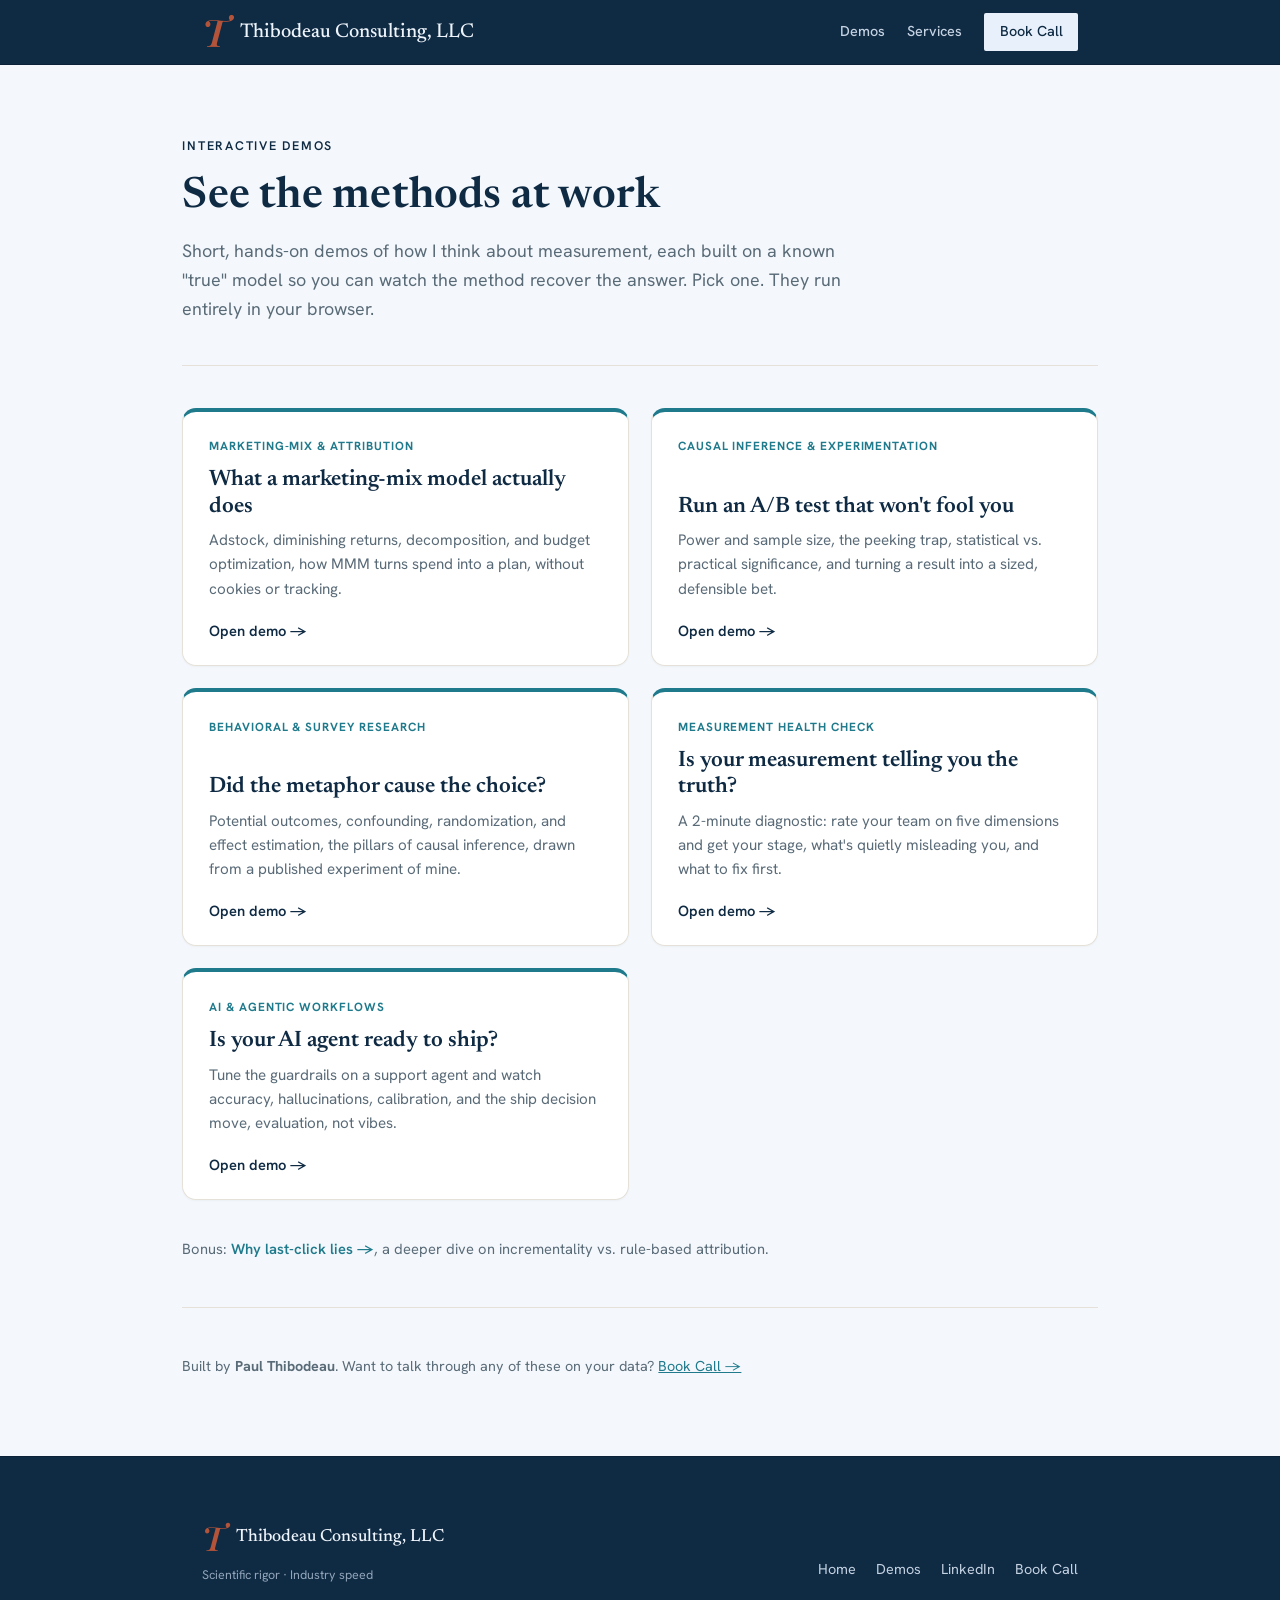
==== commit 9d8a12e2: "MMM 'work together' panel: box the steps, drop 'From question to decision' heading; trim footer disc" ====
--- a/demos/index.html
+++ b/demos/index.html
@@ -89,7 +89,7 @@
   <p class="bonus">Bonus: <a href="attribution_demo.html">Why last-click lies →</a>, a deeper dive on incrementality vs. rule-based attribution.</p>
 
   <footer>
-    <p>Built by <strong>Paul Thibodeau</strong> · <a href="https://calendly.com/paul-thibodeau/30min">Thibodeau Consulting</a>, measurement &amp; behavioral science. Want to talk through any of these on your data? <a href="https://calendly.com/paul-thibodeau/30min">Book Call →</a></p>
+    <p>Built by <strong>Paul Thibodeau</strong>. Want to talk through any of these on your data? <a href="https://calendly.com/paul-thibodeau/30min">Book Call →</a></p>
   </footer>
 </div>
 
--- a/demos/site.css
+++ b/demos/site.css
@@ -69,7 +69,8 @@
 .howwe{padding:14px 0 6px}
 .howwe .eyebrow{display:block}
 .howwe h2{font-family:'Newsreader',Georgia,serif;font-weight:600;font-size:1.9rem;color:#0F2A43;letter-spacing:-.01em;margin:.5rem 0 1.5rem;line-height:1.1}
-.howwe-steps{display:grid;grid-template-columns:repeat(4,1fr);gap:1.6rem;border-top:1px solid #d8d3c8;padding-top:1.4rem}
+.howwe-steps{display:grid;grid-template-columns:repeat(4,1fr);gap:1.1rem;margin-top:.4rem}
+.howwe-step{border:1px solid var(--line);border-radius:8px;padding:1.2rem 1.2rem 1.3rem;background:#fff}
 .howwe-step .n{font-family:'Newsreader',Georgia,serif;font-size:1.05rem;color:#9aa6af}
 .howwe-step h3{font-family:'Newsreader',Georgia,serif;font-weight:600;font-size:1.18rem;color:#0F2A43;margin:.45rem 0 .5rem;letter-spacing:-.01em}
 .howwe-step p{font-size:.92rem;color:#5a6b78;margin:0;line-height:1.55}
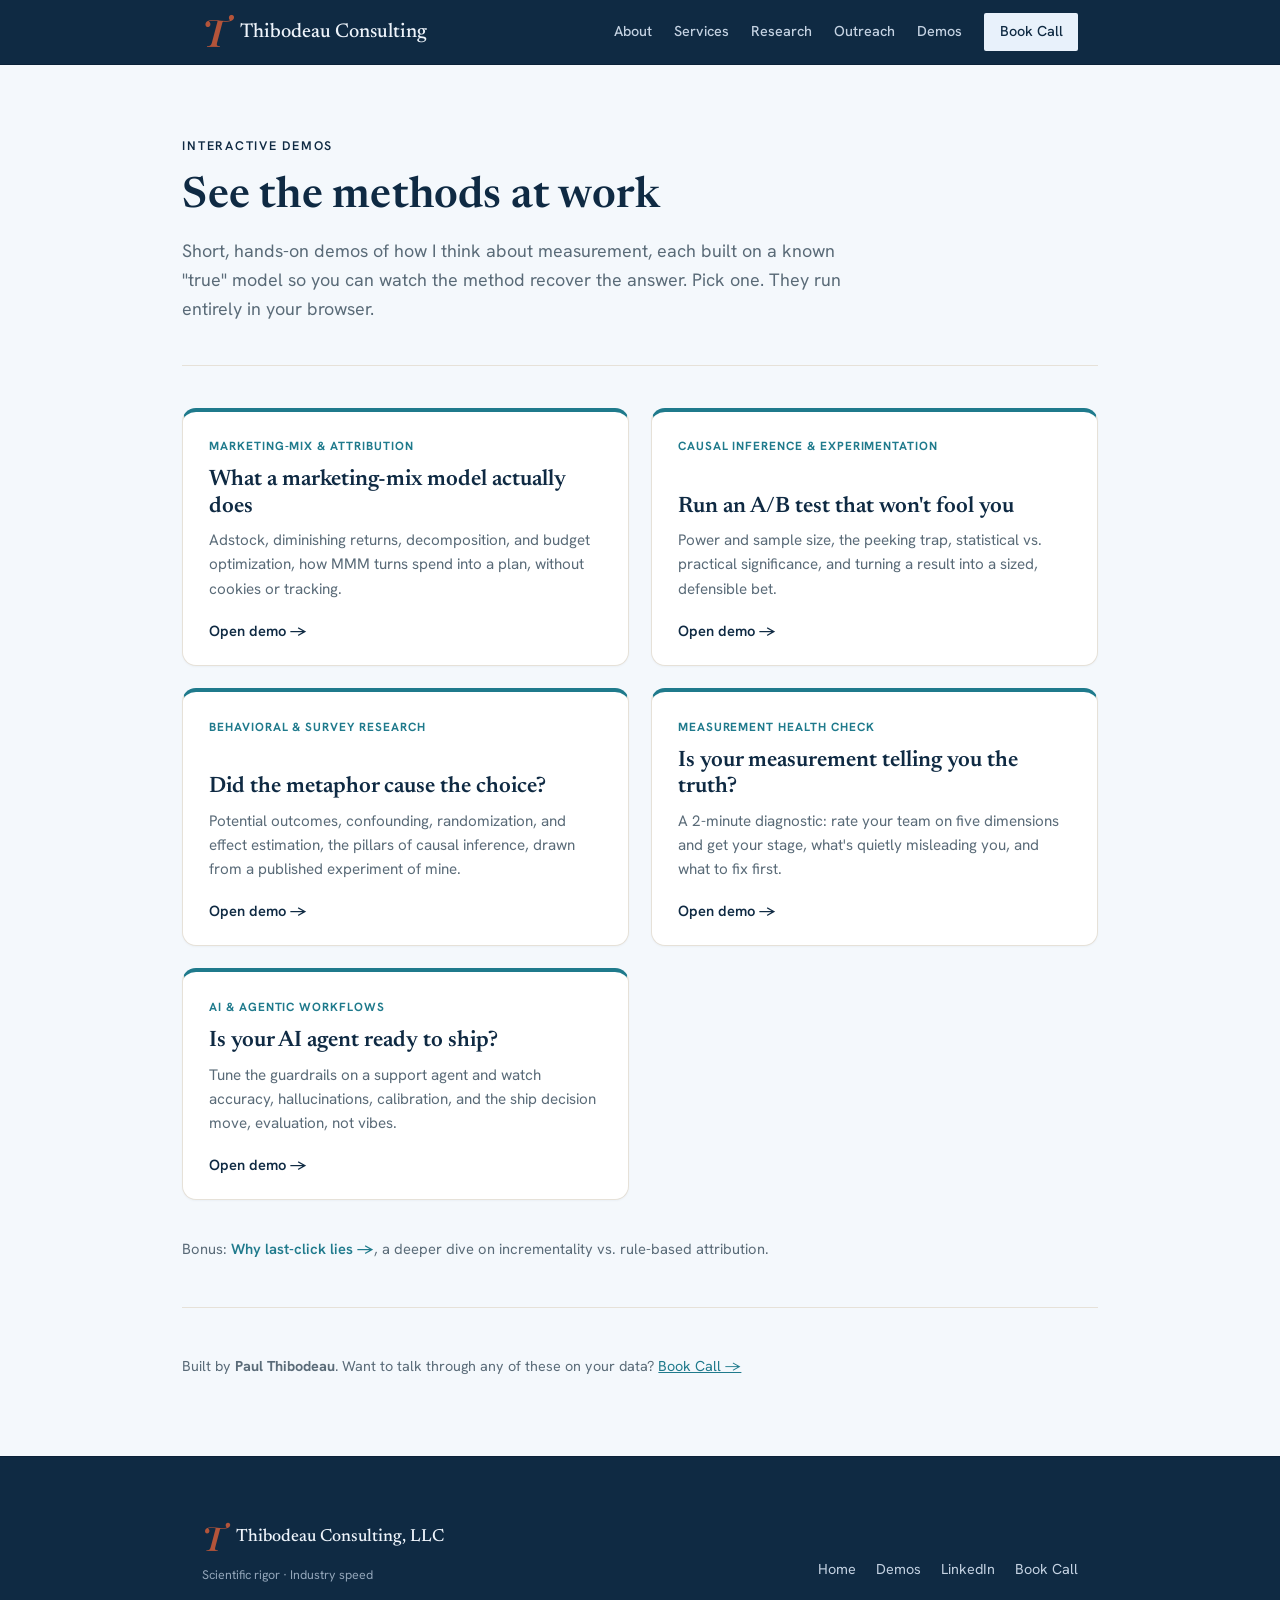
==== commit a46b3b85: "Demos: add About/Research/Outreach to the header nav (+ keep Demos); drop ', LLC' from demo header w" ====
--- a/demos/index.html
+++ b/demos/index.html
@@ -39,10 +39,13 @@
 </head>
 <body>
 <header class="tc-header"><div class="tc-nav">
-  <a href="../index.html" class="tc-wordmark"><span class="tmark">T</span><span class="wname">Thibodeau Consulting, LLC</span></a>
+  <a href="../index.html" class="tc-wordmark"><span class="tmark">T</span><span class="wname">Thibodeau Consulting</span></a>
   <nav class="tc-navlinks">
+    <a href="../about.html" class="hideable">About</a>
+    <a href="../index.html#work" class="hideable">Services</a>
+    <a href="../research.html" class="hideable">Research</a>
+    <a href="../outreach.html" class="hideable">Outreach</a>
     <a href="index.html" class="hideable">Demos</a>
-    <a href="../index.html#work" class="hideable">Services</a>
     <a href="https://calendly.com/paul-thibodeau/30min" target="_blank" rel="noopener" class="tc-btn">Book Call</a>
   </nav>
 </div></header>
--- a/demos/site.css
+++ b/demos/site.css
@@ -46,6 +46,11 @@
 .band{background:#f4f8fc}
 .band-alt{background:#e4ecf5;border-top:3px solid #0F2A43;border-bottom:3px solid #0F2A43}
 .band header.hero{border-bottom:none}
+.hero-grid{display:grid;grid-template-columns:1.4fr .9fr;gap:2.2rem;align-items:center}
+.hero-cartoon{justify-self:end}
+.hero-cartoon svg{display:block;width:100%;height:auto;max-width:340px}
+@media(max-width:760px){.hero-grid{grid-template-columns:1fr}.hero-cartoon{display:none}}
+.engage.band-alt{background:#e4ecf5;padding:38px 0 44px}
 
 /* "Work together" engagement panel */
 .engage{padding:6px 0 30px;background:#f4f8fc}
